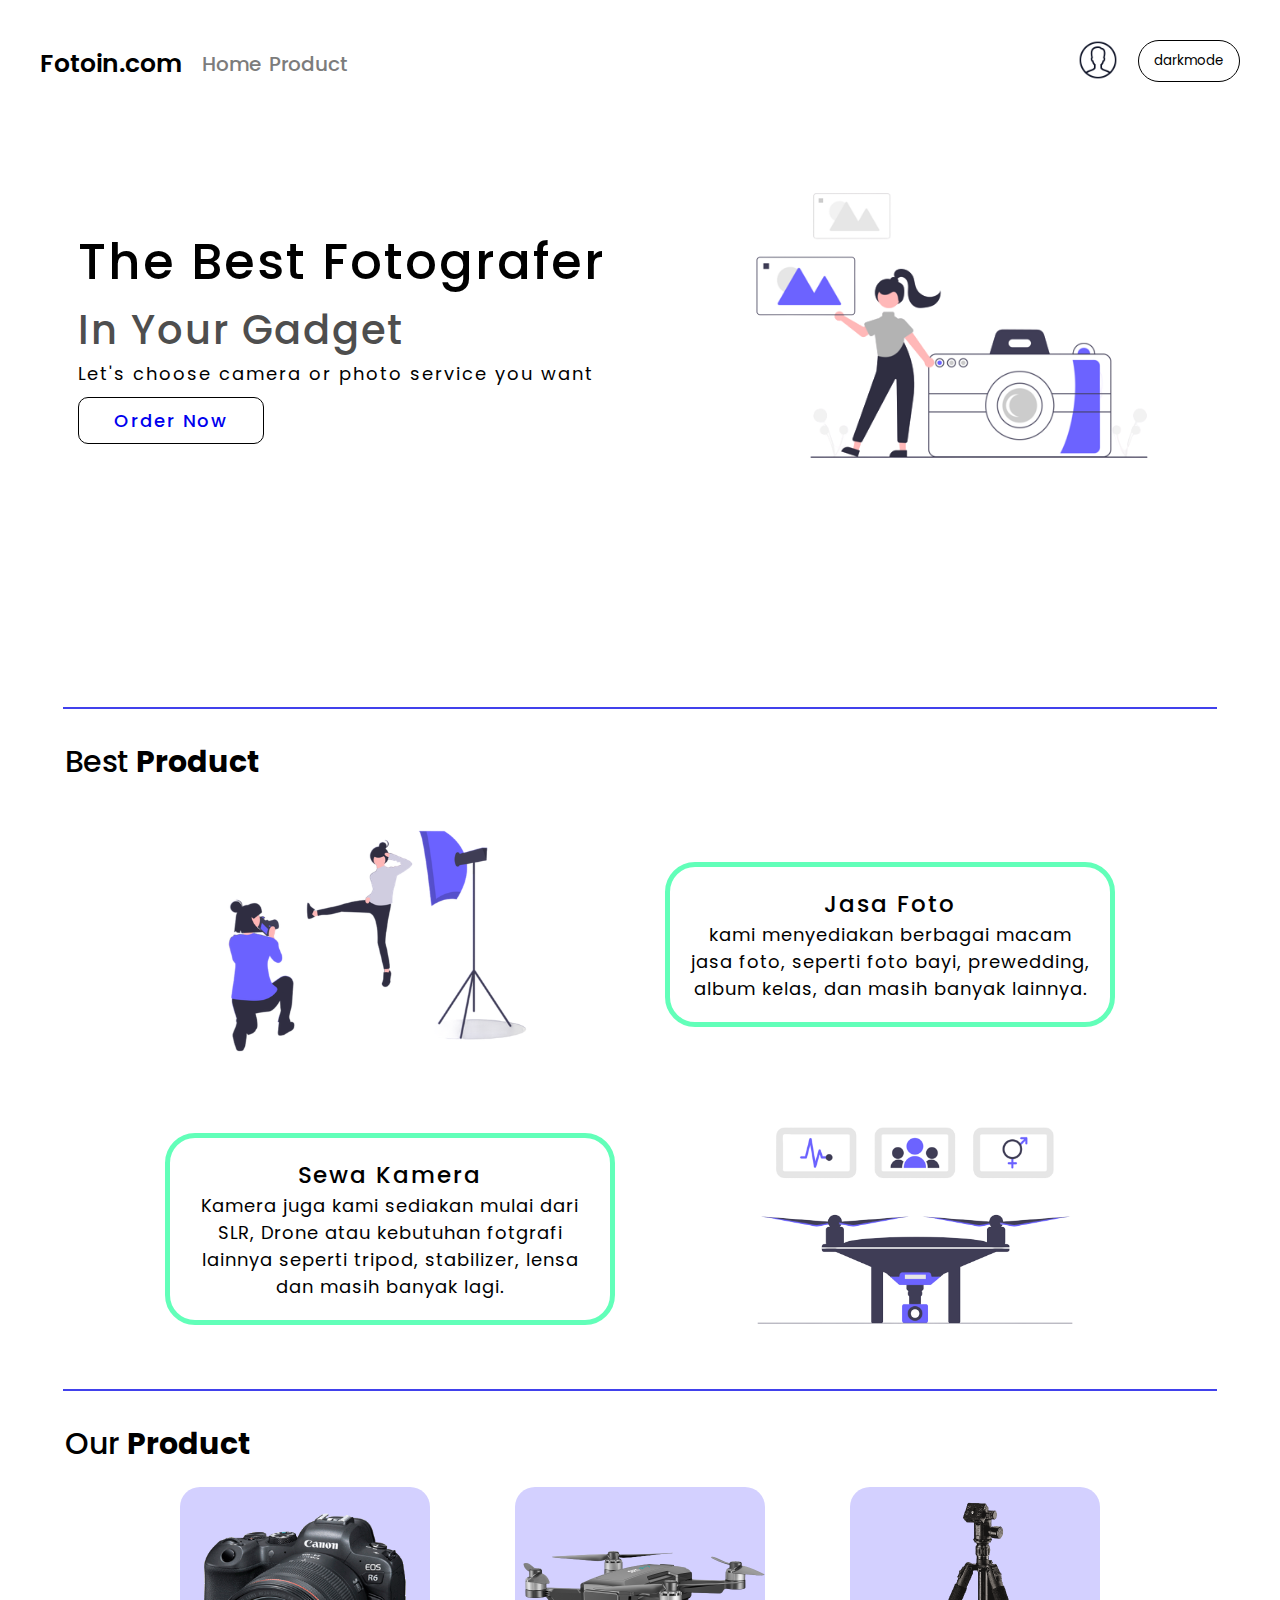
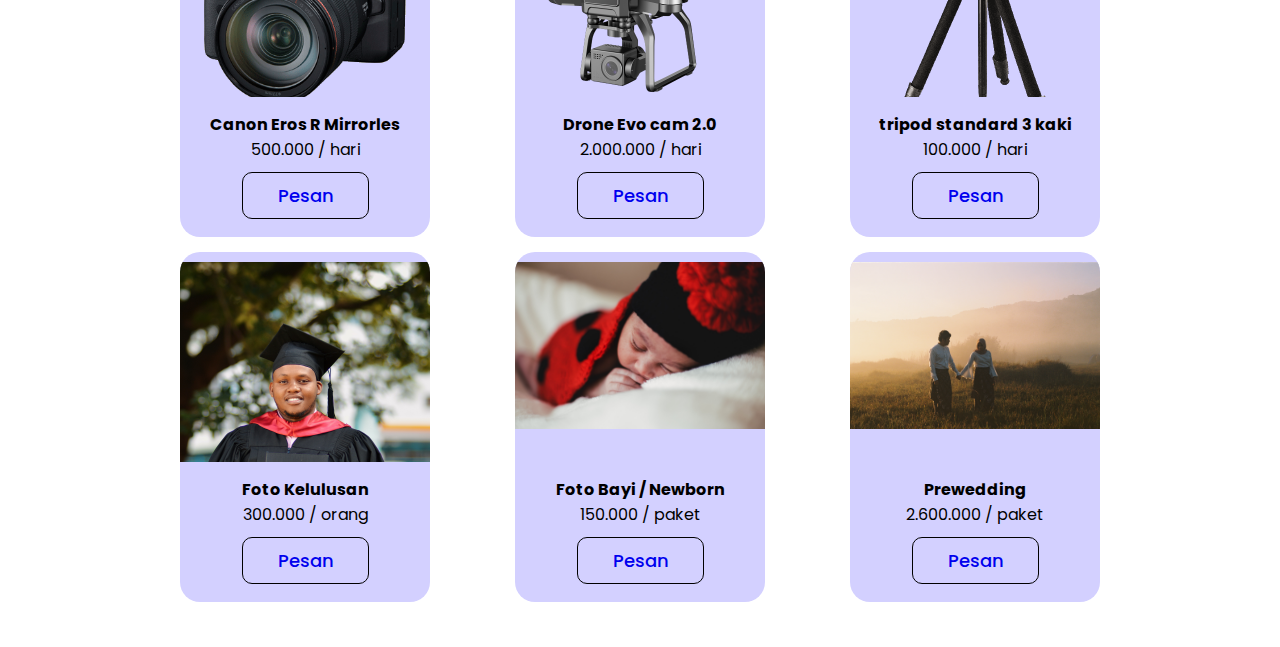
==== index.html @ 1eee3060 "first commit" ====
<!DOCTYPE html>
<html lang="en">
  <head>
    <meta charset="UTF-8" />
    <meta http-equiv="X-UA-Compatible" content="IE=edge" />
    <meta name="viewport" content="width=device-width, initial-scale=1.0" />
    <title>Fotoin Website</title>
    <link rel="stylesheet" href="style.css" />
    <link rel="preconnect" href="https://fonts.googleapis.com" />
    <link rel="preconnect" href="https://fonts.gstatic.com" crossorigin />
    <link
      href="https://fonts.googleapis.com/css2?family=Poppins:ital,wght@0,100;0,200;0,300;0,400;0,500;0,600;0,700;0,800;0,900;1,100;1,200;1,300;1,400;1,500;1,600;1,700;1,800;1,900&display=swap"
      rel="stylesheet"
    />
  </head>
  <body id="body">
    <nav>
      <div class="navbar-left">
        <div class="logo">
          <h1 class="change">Fotoin.com</h1>
        </div>
    
        <div class="navbar">
          <ul>
            <li id="nave"><a href="#">Home</a></li>
            <li id="nave"><a href="#product">Product</a></li>
          </ul>
        </div>
      </div>
      
      <div class="navbar-right">
        <div class="login">
            <a href="formSignIn.html"><img src="./assets/person.png" width="40"></a>
        </div>
        <div class="toggle">
           <button onclick="darkMode()">darkmode</button>
        </div>
      </div>
      <div class="hamburger" onclick="dropNavbar()">
        <span class="line"></span>
        <span class="line"></span>
        <span class="line"></span>
      </div>
    </nav>
    <div class="collapse" id="collapse">
        <a href="index.html"><div class="nav_col"><h3>Home</h3></div></a>
        <a href="index.html"><div class="nav_col"><h3>Product</h3></div></a>
        <div class="nav_col_special">
            <a href="formSignIn.html"><img class="img_collapse" src="./assets/person.png" width="40"></a>
            <button class="toggle_collapse" onclick="darkMode()" >darkmode</button>
        </div>
    </div>
    <section class="cover">
        <div class="tagline">
            <span><h2 class="change"  >The Best Fotografer</h2></span>
            <span><h3>In Your Gadget</h3></span>
            <span><p class="change">Let's choose camera or photo service you want</p></span>
            <span><a class="change" href="#product">Order Now</a></span>
        </div>
        <div class="gbr">
            <img src="./assets/bg1.png" alt="bg1" width="500">
        </div>
    </section>
    <hr>
    <section class="bestP">
        <h3 class="best_product change">Best <span>Product</span></h3>
        <div class="col1">
            <div class="row1"><img src="./assets/sewa2.png" alt=""></div>
            <div class="row2">
                <h4 class="change">Jasa Foto</h4>
                <p class="change">kami menyediakan berbagai macam jasa foto, seperti foto bayi, prewedding, album kelas, dan masih banyak lainnya.</p>
            </div>
        </div>
        <div class="col2">
            <div class="row3"><h4 class="change">Sewa Kamera</h4>
                <p class="change">Kamera juga kami sediakan mulai dari SLR, Drone atau kebutuhan fotgrafi lainnya seperti tripod, stabilizer, lensa dan masih banyak lagi.</p></div>
            <div class="row4"><img src="./assets/sewa1.png" alt=""></div>
        </div>
    </section>
    <hr>
    <section class="bestP">
        <h3 class="best_product change" id="product">Our <span>Product</span></h3>
        <div class="wrapper">
            <div class="card">
                <div class="card_img">
                    <img src="./assets/canon eros R.png" alt="">
                </div>
                <div class="card_body">
                    <h4>Canon Eros R Mirrorles</h4>
                    <p>500.000 / hari</p>
                    <a href="camera.html">Pesan</a>
                </div>
            </div>
            <div class="card">
                <div class="card_img">
                    <img src="./assets/drone.png" alt="">
                </div>
                <div class="card_body">
                    <h4>Drone Evo cam 2.0</h4>
                    <p>2.000.000 / hari</p>
                    <a href="drone.html">Pesan</a>
                </div>
            </div>
            <div class="card">
                <div class="card_img">
                    <img src="./assets/tripod.png" alt="">
                </div>
                <div class="card_body">
                    <h4>tripod standard 3 kaki</h4>
                    <p>100.000 / hari</p>
                    <a href="tripod.html">Pesan</a>
                </div>
            </div>
            <div class="card">
                <div class="card_img">
                    <img src="./assets/graduate.jpg" alt="">
                </div>
                <div class="card_body">
                    <h4>Foto Kelulusan</h4>
                    <p>300.000 / orang</p>
                    <a href="graduate.html">Pesan</a>
                </div>
            </div>
            <div class="card">
                <div class="card_img">
                    <img src="./assets/bayi.jpg" alt="">
                </div>
                <div class="card_body">
                    <h4>Foto Bayi / Newborn</h4>
                    <p>150.000 / paket</p>
                    <a href="bayi.html">Pesan</a>
                </div>
            </div>
            <div class="card">
                <div class="card_img">
                    <img src="./assets/prewed.jpg" alt="">
                </div>
                <div class="card_body">
                    <h4>Prewedding</h4>
                    <p>2.600.000 / paket</p>
                    <a href="prewed.html">Pesan</a>
                </div>
            </div>
        </div>
    </section>

    <script src="main.js"></script>

  </body>
</html>
---- style.css ----
@import url('https://fonts.googleapis.com/css2?family=Poppins:ital,wght@0,100;0,200;0,300;0,400;0,500;0,600;0,700;0,800;0,900;1,100;1,200;1,300;1,400;1,500;1,600;1,700;1,800;1,900&display=swap');
*{
    font-family: 'Poppins', sans-serif;
    padding: 0;
    margin: 0;
    list-style: none;
}
a{
    text-decoration: none;
}
nav{
    display: flex;
    justify-content: space-between;
    padding: 40px ;
    align-items: center;
    
}
.cover{
    max-width: 100%;
    /* margin-top:1rem; */
    margin-bottom: 11rem;
    display: flex;
    justify-content: space-around;
    padding: 30px ;
    align-items: center;
    flex-wrap: wrap;
}
.bestP{
    max-width: 100%;
    padding: 30px 65px;
    /* margin-top:1rem; */
    /* margin-bottom: 1rem; */
    /* justify-content: space-around; */
    /* align-items: center; */
}
.navbar-left{
    align-items: center;
    display: flex;
}
.logo h1{
    font-size: 25px;
    font-weight: 600;
}
.navbar_toggle{
    display: flex;
    flex-direction: column;
    height: 30px;
    width: 45px;
    cursor: pointer;
    justify-content: space-between;
    /* display: none; */
}
.navbar_toggle span{
    display: block;
    width: 45px;
    height: 4px;
    background-color: black;


}
.navbar-left ul{    
    display: flex;
    align-items: center;
    margin-left: 12px;
}
.navbar-left ul li{
    margin-left: 8px;
}
.navbar-left ul li a{
    text-decoration: none;
    font-size: 20px;
    font-weight: 500;
    color: rgb(124, 124, 124);
}
.navbar-left ul li a:hover{
    color: rgb(73, 73, 107);
}
.navbar-right{
    /* align-items: center; */
    display: flex;
}
.toggle{
    margin-left: 20px;
}
.login img{
    cursor: pointer;
}
.toggle button{
    border: 1px solid black;
    padding: 10px 15px;
    background-color: white;
    border-radius: 50px;
    cursor: pointer;
}
.hamburger {
    padding-right: 20px;
    cursor: pointer;
    display: none;
  }
  
  .hamburger .line {
    display: block;
    width: 40px;
    height: 5px;
    margin-bottom: 10px;
    background-color: rgb(68, 5, 5);
  }
.collapse{
    margin: auto;
    max-width: 100%;
    display: flex;
    flex-direction: column;
    align-items: center;
    justify-content: space-evenly;
    height: fit-content;
    background-color:aqua;
    display: none;
    padding: 20px 0;
}
.collapse .nav_col{
    display: flex;
    align-items: center;
    justify-content: center;
    width: 100%;
    height: 40px;
}
.collapse .nav_col:hover{
    background-color: bisque;
}
.nav_col_special{
    display: flex;
    align-items: center;
    justify-content: center;
    width: 100%;
    height: 40px;
}
.nav_col_special .img_collapse{
    margin-right: 10px;
}
.nav_col_special .toggle_collapse{
    padding: 5px;
    border-radius: 50px;
}
.tagline{
    letter-spacing: 2px;
    height: fit-content;
}
.tagline h2{
    font-size: 50px;
    font-weight: 500;
}
.tagline h3{
    font-size: 40px;
    font-weight: 500;
    color: rgb(78, 78, 78);
}
.tagline p{
    font-size: 18px;
    font-weight: 400;
    margin-bottom: 20px;
}
.tagline span{
    margin-top: 40px;
}
.tagline a{
    font-size: 18px;
    font-weight: 500;
    padding: 10px 35px;
    border-radius: 10px;
    border: 0.5px solid black;
    cursor: pointer;
}
.tagline a:hover{
    background-color: #e0e0e0;
    box-shadow:  -9px -9px 18px #c3c3c3,
    9px 9px 18px #fdfdfd;
    border: none;
}
.gbr{
    max-width: 500px;
}
.gbr img{
    width: 100%;
}
hr{
    width: 90%;
    border: 0.5px rgb(65, 65, 236) solid;
    margin: auto;
}
.bestP h3 {
    font-size: 30px;
    font-weight: 500;
    margin-bottom: 20px;
}
.bestP h3 span {
    font-size: 30px;
    font-weight: 700;
}
.col1{
    max-width: 100%;
    display: flex;
    justify-content: space-evenly;
    align-items: center;
    flex-wrap: wrap;
    margin-bottom: 15px;
}
.col1 .row1{
    width: 400px;
}
.col1 .row1 img{
    width: 100%;
}
.col1 .row2{
    width: 400px;
    border: 5px solid #62ffb9;
    text-align: center;
    padding: 20px;
    border-radius: 30px;
}
.col1 .row2 h4{
    font-size: 23px;
    font-weight:500;
    letter-spacing: 2px;
}
.col1 .row2 p{
    font-size: 18px;
    font-weight:400;
    letter-spacing: 1px;
}
.col2{
    max-width: 100%;
    display: flex;
    justify-content: space-evenly;
    align-items: center;
    flex-wrap: wrap;
}
.col2 .row3{
    width: 400px;
    border: 5px solid #62ffb9;
    text-align: center;
    padding: 20px;
    border-radius: 30px;
}
.col2 .row4{
    width: 400px;
}
.col2 .row4 img{
    width: 100%;
}
.col2 .row3 h4{
    font-size: 23px;
    font-weight:500;
    letter-spacing: 2px;
}
.col2 .row3 p{
    font-size: 18px;
    font-weight:400;
    letter-spacing: 1px;
}
.wrapper{
    display: flex;
    max-width: 80%;
    margin: auto;
    justify-content: space-between;
    flex-wrap: wrap;
    align-items: center;
}
.card{
    margin-bottom: 15px;
    background-color: #d3d0ff;
    padding-top: 10px;
    max-width: 250px;
    height: 340px;
    border-radius: 20px;
    overflow: hidden;
}
.card .card_img{
    max-width: 250px;
    height: 200px;
    margin: auto;
    overflow: hidden;
}
.card .card_img img{
    width: 100%;
    object-fit: cover;
    object-position: center;
}
.card .card_body{
    margin-top: 15px;
    text-align: center;
}
.card .card_body p{
margin-bottom: 20px;}
.card .card_body a{
    font-size: 18px;
    font-weight: 500;
    padding: 10px 35px;
    border-radius: 10px;
    border: 0.5px solid black;
    cursor: pointer;
    text-decoration: none;
    
}
.card:hover{
    box-shadow:  -9px -9px 18px #c3c3c3,
             9px 9px 18px #fdfdfd;
}


@media screen and (max-width: 540px) {
    nav{
        padding: 40px 20px;
    }
    .navbar,.navbar-right{
        display: none;
    }
    .hamburger{
        display: block;
    }
}
@media screen and (max-width: 1087px) {
    .tagline{
        text-align: center;
    }
}
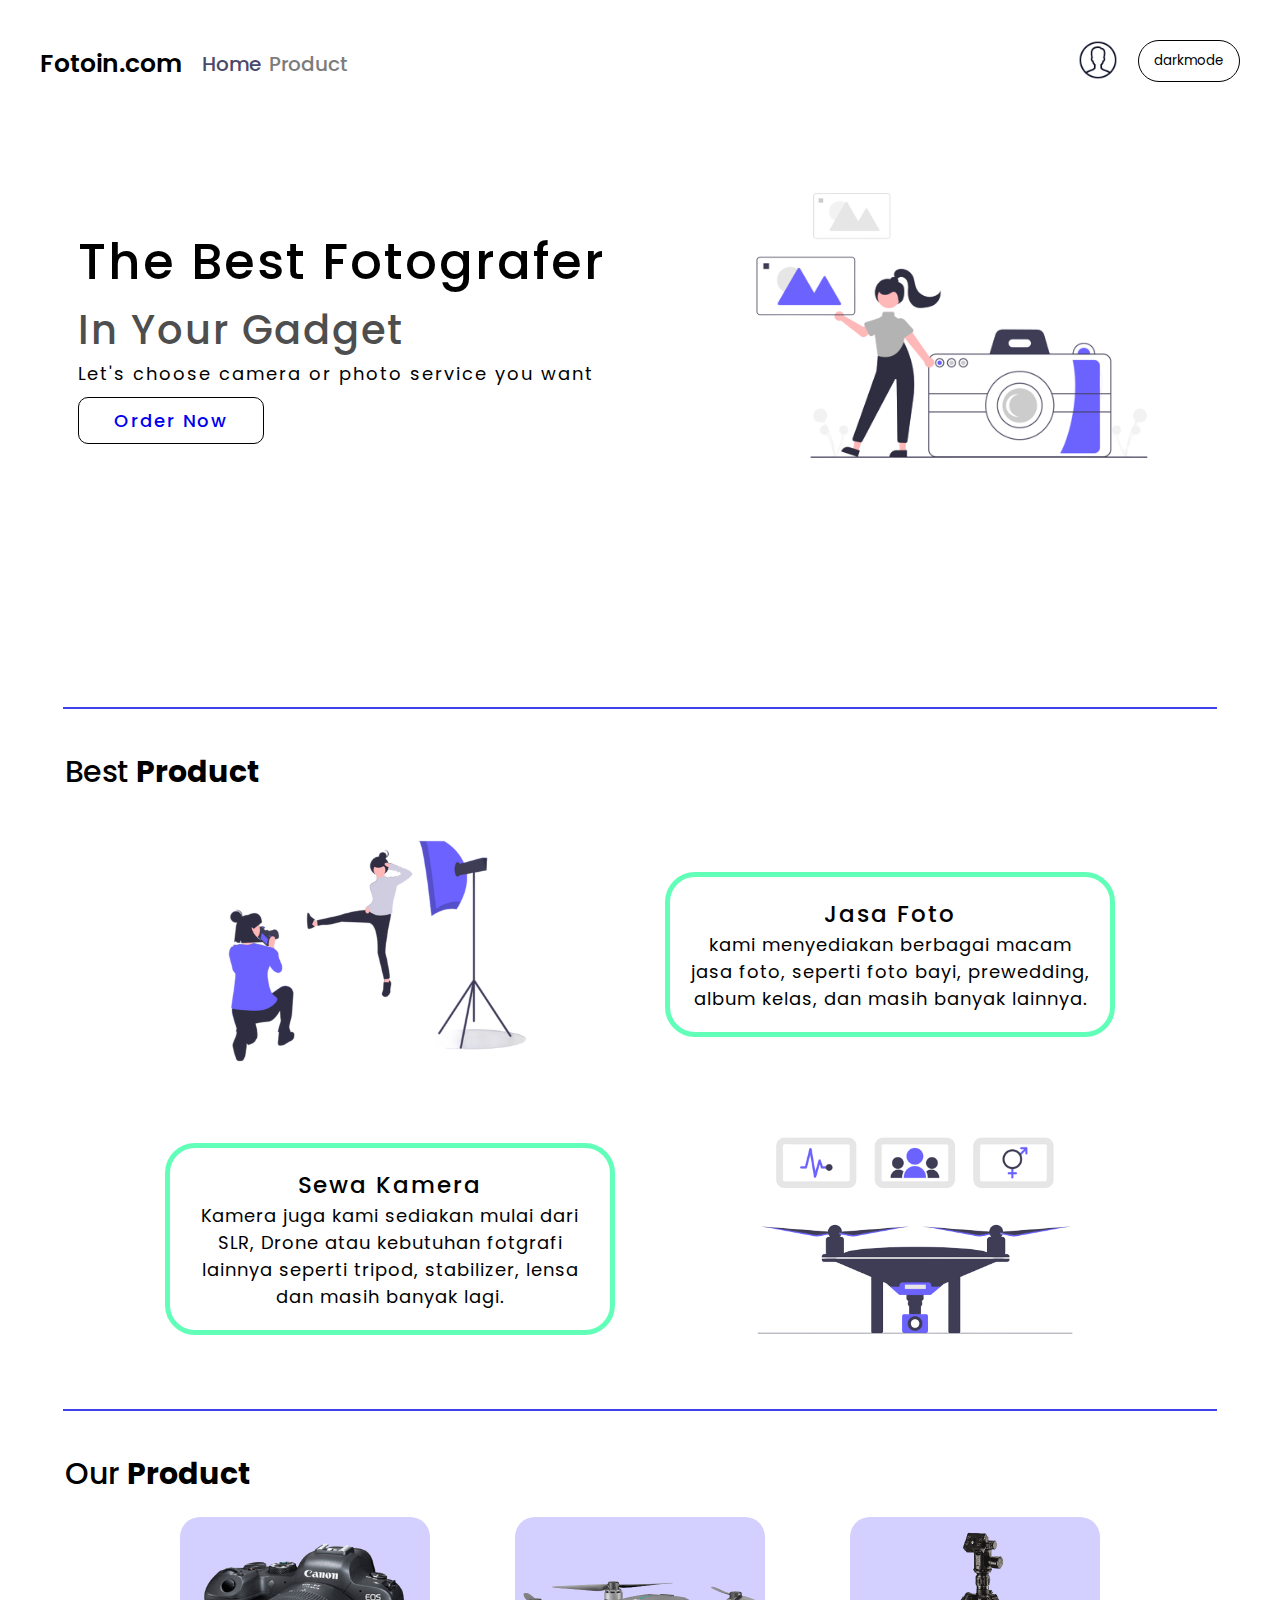
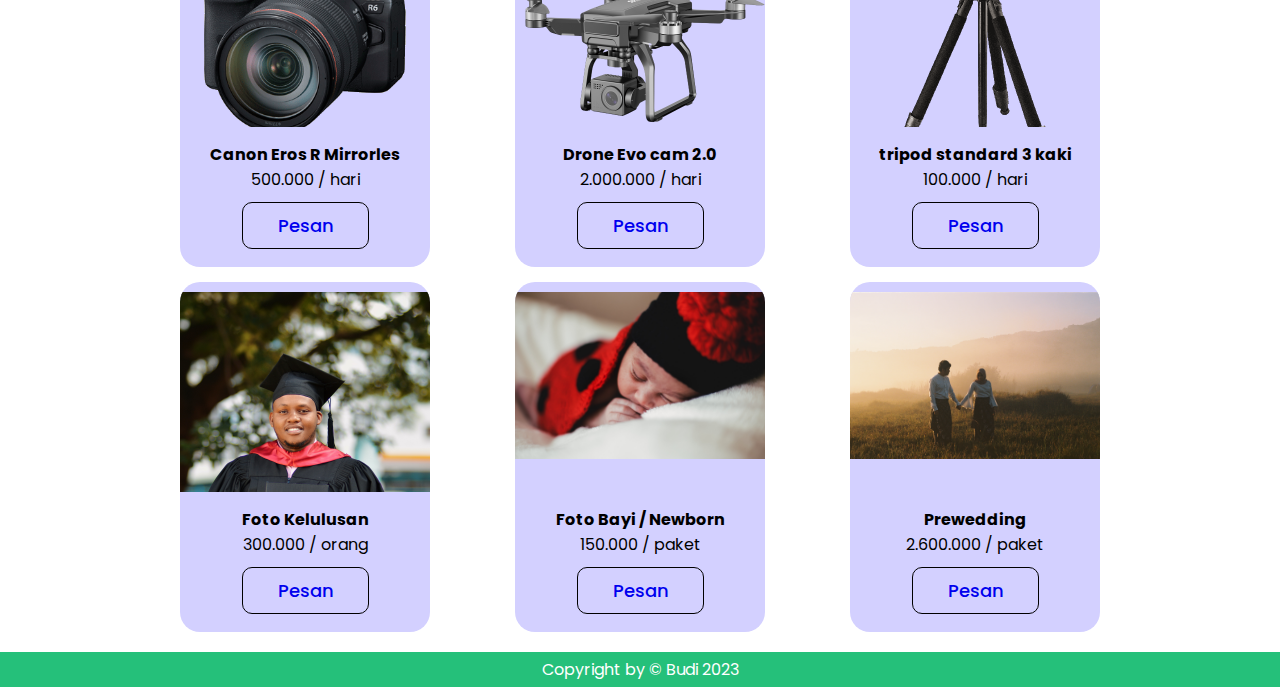
==== commit 86ab2f2b: "fix fe" ====
--- a/index.html
+++ b/index.html
@@ -14,6 +14,7 @@
     />
   </head>
   <body id="body">
+    <button onclick="goTop()" id="myBtn" class="myBtn" title="Go to top">Top</button>
     <nav>
       <div class="navbar-left">
         <div class="logo">
@@ -22,8 +23,8 @@
     
         <div class="navbar">
           <ul>
-            <li id="nave"><a href="#">Home</a></li>
-            <li id="nave"><a href="#product">Product</a></li>
+            <li ><a class="nave" href="#">Home</a></li>
+            <li><a href="#product">Product</a></li>
           </ul>
         </div>
       </div>
@@ -55,7 +56,7 @@
             <span><h2 class="change"  >The Best Fotografer</h2></span>
             <span><h3>In Your Gadget</h3></span>
             <span><p class="change">Let's choose camera or photo service you want</p></span>
-            <span><a class="change" href="#product">Order Now</a></span>
+            <span><a class="change" id="border_dark" href="#product">Order Now</a></span>
         </div>
         <div class="gbr">
             <img src="./assets/bg1.png" alt="bg1" width="500">
@@ -143,7 +144,9 @@
             </div>
         </div>
     </section>
-
+    <footer>
+       <p>Copyright by &#169; Budi 2023</p>
+    </footer>
     <script src="main.js"></script>
 
   </body>
--- a/style.css
+++ b/style.css
@@ -4,6 +4,7 @@
     padding: 0;
     margin: 0;
     list-style: none;
+    position: relative;
 }
 a{
     text-decoration: none;
@@ -27,7 +28,7 @@
 }
 .bestP{
     max-width: 100%;
-    padding: 30px 65px;
+    padding: 40px 65px;
     /* margin-top:1rem; */
     /* margin-bottom: 1rem; */
     /* justify-content: space-around; */
@@ -71,6 +72,9 @@
     font-size: 20px;
     font-weight: 500;
     color: rgb(124, 124, 124);
+}
+.navbar-left ul li .nave{
+    color: rgb(73, 73, 107);
 }
 .navbar-left ul li a:hover{
     color: rgb(73, 73, 107);
@@ -105,6 +109,25 @@
     margin-bottom: 10px;
     background-color: rgb(68, 5, 5);
   }
+  #myBtn {
+    display: none; /* Hidden by default */
+    position: fixed; /* Fixed/sticky position */
+    bottom: 20px; /* Place the button at the bottom of the page */
+    right: 30px; /* Place the button 30px from the right */
+    z-index: 99; /* Make sure it does not overlap */
+    border: none; /* Remove borders */
+    outline: none; /* Remove outline */
+    background-color: blue; /* Set a background color */
+    color: white; /* Text color */
+    cursor: pointer; /* Add a mouse pointer on hover */
+    padding: 15px; /* Some padding */
+    border-radius: 10px; /* Rounded corners */
+    font-size: 18px; /* Increase font size */
+  }
+  
+  #myBtn:hover {
+    background-color: #54bb8d; /* Add a dark-grey background on hover */
+  }
 .collapse{
     margin: auto;
     max-width: 100%;
@@ -113,11 +136,12 @@
     align-items: center;
     justify-content: space-evenly;
     height: fit-content;
-    background-color:aqua;
+    background-color:blue;
     display: none;
     padding: 20px 0;
 }
 .collapse .nav_col{
+    color: black;
     display: flex;
     align-items: center;
     justify-content: center;
@@ -128,8 +152,9 @@
     background-color: bisque;
 }
 .nav_col_special{
-    display: flex;
-    align-items: center;
+    margin-top: 10px;
+    display: flex;
+    /* align-items: center; */
     justify-content: center;
     width: 100%;
     height: 40px;
@@ -171,7 +196,6 @@
     cursor: pointer;
 }
 .tagline a:hover{
-    background-color: #e0e0e0;
     box-shadow:  -9px -9px 18px #c3c3c3,
     9px 9px 18px #fdfdfd;
     border: none;
@@ -305,7 +329,17 @@
     box-shadow:  -9px -9px 18px #c3c3c3,
              9px 9px 18px #fdfdfd;
 }
-
+footer{
+    padding-top: 5px;
+    padding-bottom: 5px;
+    position: absolute;
+    left: 0;
+    bottom: 0;
+    width: 100%;
+    background-color: #25c07a;
+    color: white;
+    text-align: center;
+}
 
 @media screen and (max-width: 540px) {
     nav{
